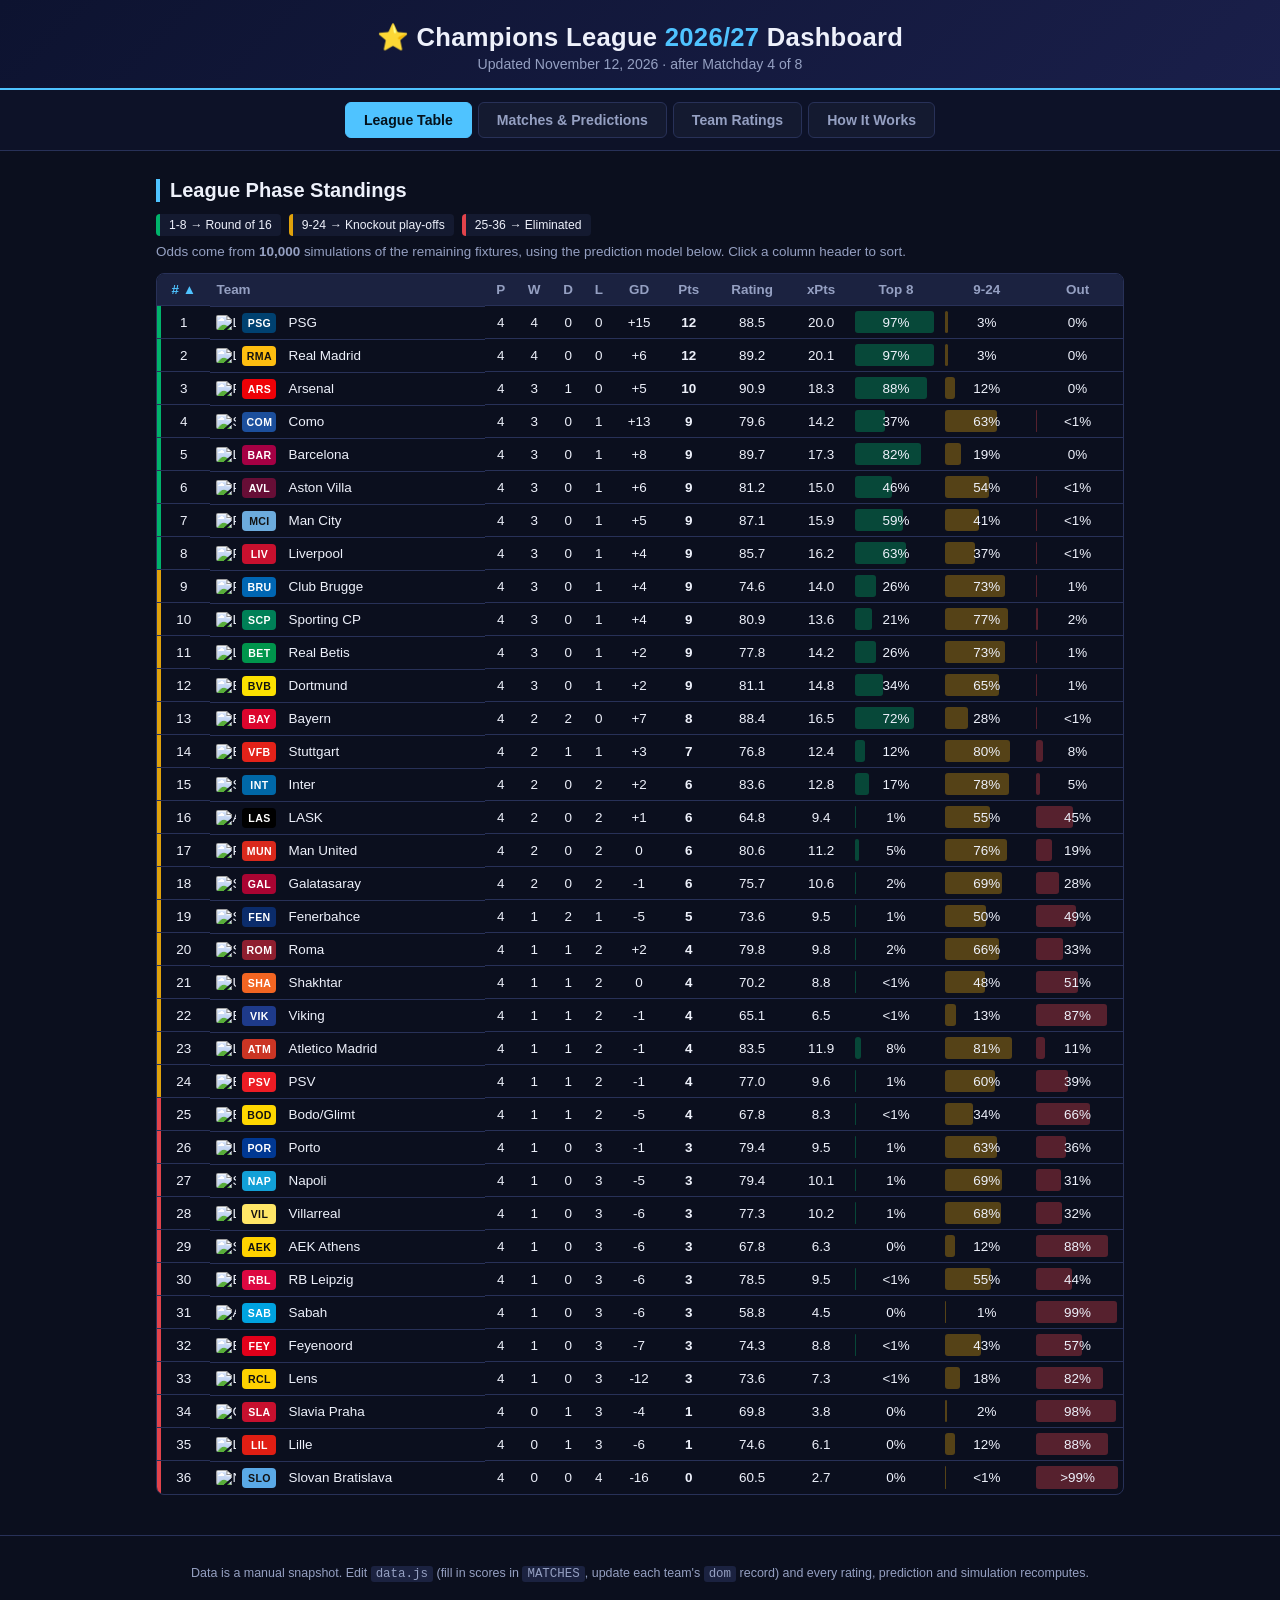
==== champions-league/index.html @ 063c1090 "Champions League: new app icon (top-down starball stadium with Claude spark) Co-Authored-By: Claude " ====
<!DOCTYPE html>
<html lang="en">
<head>
<meta charset="UTF-8">
<meta name="viewport" content="width=device-width, initial-scale=1.0">
<title>Champions League 2026/27 — Table, Ratings & Predictions</title>
<link rel="stylesheet" href="style.css?v=3">
<link rel="icon" type="image/png" sizes="32x32" href="icons/icon-32.png?v=2">
<link rel="apple-touch-icon" href="icons/icon-180.png?v=2">
<link rel="manifest" href="manifest.webmanifest">
<meta name="apple-mobile-web-app-title" content="UCL Predictor">
<meta name="theme-color" content="#1238b8">
</head>
<body>
  <header>
    <h1>⭐ Champions League <span class="accent">2026/27</span> Dashboard</h1>
    <p class="subtitle" id="subtitle"></p>
  </header>

  <nav class="tabs">
    <button class="tab-btn active" data-tab="table">League Table</button>
    <button class="tab-btn" data-tab="matches">Matches &amp; Predictions</button>
    <button class="tab-btn" data-tab="ratings">Team Ratings</button>
    <button class="tab-btn" data-tab="method">How It Works</button>
  </nav>

  <main>
    <section id="table" class="tab-panel active">
      <h2>League Phase Standings</h2>
      <p class="legend">
        <span class="zone-chip z-top8">1-8 → Round of 16</span>
        <span class="zone-chip z-po">9-24 → Knockout play-offs</span>
        <span class="zone-chip z-out">25-36 → Eliminated</span>
      </p>
      <p class="disclaimer">Odds come from <strong id="sim-count">10,000</strong> simulations of the remaining fixtures, using the prediction model below. Click a column header to sort.</p>
      <div class="table-wrap"><table class="league-table" id="league-table"></table></div>
    </section>

    <section id="matches" class="tab-panel">
      <h2>Matches &amp; Predictions</h2>
      <div class="md-picker" id="md-picker"></div>
      <div id="md-summary"></div>
      <div id="matches-list"></div>
    </section>

    <section id="ratings" class="tab-panel">
      <h2>Team Ratings</h2>
      <p class="ratings-legend">
        <strong>Squad</strong> — player quality, from squad market value (log scale).
        <strong>Momentum</strong> — the last two domestic seasons (70% 2025-26 / 30% 2024-25), discounted by league strength, plus a bonus for last season's Champions League run.
        <strong>Form</strong> — this season only: domestic results since mid-August (league-discounted) and this Champions League, opponent- and venue-adjusted.
        <strong>Overall</strong> = 40% squad + 30% momentum + 30% form.
      </p>
      <div class="filters" id="league-filters"></div>
      <div id="teams-grid" class="teams-grid"></div>
    </section>

    <section id="method" class="tab-panel">
      <h2>How It Works</h2>
      <div class="method" id="method-body"></div>
    </section>
  </main>

  <footer>
    <p>Data is a manual snapshot. Edit <code>data.js</code> (fill in scores in <code>MATCHES</code>, update each team's <code>dom</code> record) and every rating, prediction and simulation recomputes.</p>
  </footer>

  <!-- bump ?v= when editing these files so browsers don't serve stale copies -->
  <script src="data.js?v=3"></script>
  <script src="predict.js?v=3"></script>
  <script src="app.js?v=3"></script>
</body>
</html>
---- champions-league/style.css ----
:root {
  --bg: #0b0f1e;
  --bg-card: #141a30;
  --bg-card-2: #1b2240;
  --bg-elevated: #232b4f;
  --gold: #4fc3ff;
  --gold-dim: #1f5f86;
  --green: #00b36b;
  --amber: #e0a20b;
  --red: #e2434b;
  --ink: #eef1fb;
  --muted: #95a0c2;
  --border: #283158;
}

* { box-sizing: border-box; }

body {
  margin: 0;
  font-family: -apple-system, BlinkMacSystemFont, "Segoe UI", Roboto, Helvetica, Arial, sans-serif;
  background: var(--bg);
  color: var(--ink);
}

header {
  background: linear-gradient(135deg, #0d1330 0%, #1a1f4a 100%);
  border-bottom: 2px solid var(--gold);
  padding: 22px 24px 16px;
  text-align: center;
}
header h1 { margin: 0 0 4px; font-size: 1.6rem; letter-spacing: 0.3px; }
header h1 .accent { color: var(--gold); }
.subtitle { margin: 0; color: var(--muted); font-size: 0.88rem; }

.tabs {
  display: flex; justify-content: center; gap: 6px; padding: 12px;
  background: #0d1228; border-bottom: 1px solid var(--border);
  flex-wrap: wrap; position: sticky; top: 0; z-index: 10;
}
.tab-btn {
  padding: 9px 18px; border: 1px solid var(--border); background: var(--bg-card);
  border-radius: 6px; cursor: pointer; font-size: 0.88rem; font-weight: 700; color: var(--muted);
  transition: all 0.15s ease;
}
.tab-btn:hover { background: var(--bg-elevated); }
.tab-btn.active { background: var(--gold); color: #04121c; border-color: var(--gold); }

main { max-width: 1000px; margin: 0 auto; padding: 18px 16px 40px; }
.tab-panel { display: none; }
.tab-panel.active { display: block; }
h2 { font-size: 1.25rem; margin: 10px 0 12px; border-left: 4px solid var(--gold); padding-left: 10px; }
h3 { font-size: 1.02rem; margin: 22px 0 8px; color: var(--gold); }

.disclaimer { color: var(--muted); font-size: 0.84rem; margin: 6px 0 14px; }
.disclaimer.small, .small { font-size: 0.76rem; }
.muted { color: var(--muted); }

/* zones */
.legend { display: flex; gap: 8px; flex-wrap: wrap; margin: 0 0 8px; }
.zone-chip { font-size: 0.76rem; padding: 4px 9px; border-radius: 4px; border-left: 4px solid; background: var(--bg-card); }
.zone-chip.z-top8 { border-color: var(--green); }
.zone-chip.z-po { border-color: var(--amber); }
.zone-chip.z-out { border-color: var(--red); }

/* league table */
.table-wrap { overflow-x: auto; border: 1px solid var(--border); border-radius: 8px; }
.league-table { width: 100%; border-collapse: collapse; font-size: 0.84rem; min-width: 760px; }
.league-table th {
  background: var(--bg-card-2); color: var(--muted); font-weight: 700; padding: 8px 6px;
  text-align: center; cursor: pointer; white-space: nowrap; user-select: none; position: sticky; top: 0;
}
.league-table th.sorted { color: var(--gold); }
.league-table td { padding: 6px; text-align: center; border-top: 1px solid var(--border); white-space: nowrap; }
.league-table .left { text-align: left; }
.league-table tbody tr:hover { background: var(--bg-card); }
.league-table tr.z-top8 td.pos { box-shadow: inset 4px 0 var(--green); }
.league-table tr.z-po td.pos { box-shadow: inset 4px 0 var(--amber); }
.league-table tr.z-out td.pos { box-shadow: inset 4px 0 var(--red); }
.league-table td.pts { font-weight: 800; }
.team-cell { display: flex; align-items: center; gap: 6px; }
.odds { position: relative; min-width: 62px; }
.odds span { position: relative; z-index: 1; font-variant-numeric: tabular-nums; }
.odds-bar { position: absolute; left: 4px; top: 5px; bottom: 5px; width: calc(var(--w) * 0.9); border-radius: 3px; opacity: 0.35; }
.b-top8 { background: var(--green); }
.b-po { background: var(--amber); }
.b-out { background: var(--red); }

/* badges / flags */
.flag-img { width: 20px; height: 15px; border-radius: 2px; vertical-align: middle; object-fit: cover; }
.badge {
  display: inline-flex; align-items: center; justify-content: center;
  min-width: 34px; height: 20px; padding: 0 4px; border-radius: 4px;
  font-size: 0.66rem; font-weight: 800; letter-spacing: 0.4px; margin-right: 6px; vertical-align: middle;
}
.badge.lg { min-width: 46px; height: 30px; font-size: 0.8rem; margin: 0; }
.tname { vertical-align: middle; }

/* matchday picker */
.md-picker { display: flex; gap: 6px; flex-wrap: wrap; margin-bottom: 12px; }
.md-btn {
  position: relative; display: flex; flex-direction: column; align-items: center;
  padding: 6px 12px; border: 1px solid var(--border); background: var(--bg-card);
  border-radius: 6px; cursor: pointer; color: var(--ink);
}
.md-btn.played { opacity: 0.75; }
.md-btn.active { border-color: var(--gold); background: var(--bg-elevated); opacity: 1; }
.md-n { font-weight: 800; font-size: 0.86rem; }
.md-d { font-size: 0.68rem; color: var(--muted); }
.md-next { position: absolute; top: -8px; right: -6px; background: var(--gold); color: #04121c; font-size: 0.6rem; font-weight: 800; padding: 1px 5px; border-radius: 8px; }

.summary-bar { background: var(--bg-card); border: 1px solid var(--border); border-radius: 6px; padding: 9px 12px; font-size: 0.86rem; margin-bottom: 12px; }

/* results */
.results-list { border: 1px solid var(--border); border-radius: 8px; overflow: hidden; margin-bottom: 6px; }
.match-row {
  display: grid; grid-template-columns: 1fr 70px 1fr 120px; align-items: center; gap: 8px;
  padding: 8px 12px; border-top: 1px solid var(--border); font-size: 0.88rem;
}
.match-row:first-child { border-top: none; }
.match-team.home { text-align: right; }
.match-score { text-align: center; font-weight: 800; font-size: 1rem; }
.match-note { text-align: right; }
.tag { font-size: 0.68rem; padding: 2px 6px; border-radius: 4px; font-weight: 700; white-space: nowrap; }
.tag-upset { background: rgba(224, 162, 11, 0.18); color: var(--amber); }
.tag-good { background: rgba(0, 179, 107, 0.18); color: var(--green); }
.tag-bad { background: rgba(226, 67, 75, 0.18); color: var(--red); }

/* prediction cards */
.pred-card { background: var(--bg-card); border: 1px solid var(--border); border-radius: 10px; padding: 14px; margin-bottom: 12px; }
.pred-head { display: grid; grid-template-columns: 1fr auto 1fr; align-items: center; gap: 10px; }
.pred-team { display: flex; align-items: center; gap: 10px; }
.pred-team.away { justify-content: flex-end; text-align: right; }
.pt-name { font-weight: 800; font-size: 0.98rem; }
.pt-sub { font-size: 0.72rem; color: var(--muted); margin-top: 2px; }
.pred-score { text-align: center; }
.ps-main { font-size: 1.6rem; font-weight: 900; color: var(--gold); }
.ps-sub { font-size: 0.72rem; color: var(--muted); }
.prob-bar { display: flex; height: 22px; border-radius: 5px; overflow: hidden; margin-top: 12px; font-size: 0.74rem; font-weight: 800; }
.prob-bar > div { display: flex; align-items: center; justify-content: center; color: #fff; }
.pb-h { background: #2e7dd7; }
.pb-d { background: #5a6385; }
.pb-a { background: #d1453b; }
.pred-legend { display: flex; justify-content: space-between; font-size: 0.7rem; color: var(--muted); margin-top: 3px; }
.pred-meta { display: flex; flex-wrap: wrap; gap: 6px 16px; font-size: 0.8rem; margin-top: 10px; color: var(--muted); }
.pred-meta strong { color: var(--ink); }
.sc { background: var(--bg-card-2); padding: 1px 6px; border-radius: 4px; margin-left: 4px; color: var(--ink); }
.sc em { color: var(--muted); font-style: normal; font-size: 0.72rem; }
.reasons { margin: 10px 0 0; padding-left: 18px; font-size: 0.8rem; color: #c9d0ea; }
.reasons li { margin: 3px 0; }
.pred-stakes { margin-top: 10px; font-size: 0.76rem; color: var(--muted); border-top: 1px solid var(--border); padding-top: 8px; }
.pred-stakes strong { color: var(--ink); }

/* ratings */
.ratings-legend { font-size: 0.82rem; color: var(--muted); line-height: 1.5; }
.ratings-legend strong { color: var(--ink); }
.filters { display: flex; gap: 6px; flex-wrap: wrap; margin: 12px 0; }
.filter-btn {
  padding: 5px 10px; border: 1px solid var(--border); background: var(--bg-card);
  border-radius: 14px; cursor: pointer; font-size: 0.76rem; color: var(--muted);
  display: inline-flex; align-items: center; gap: 4px;
}
.filter-btn.active { border-color: var(--gold); color: var(--ink); background: var(--bg-elevated); }
.teams-grid { display: grid; grid-template-columns: repeat(auto-fill, minmax(300px, 1fr)); gap: 12px; }
.team-card { background: var(--bg-card); border: 1px solid var(--border); border-radius: 10px; padding: 14px; }
.team-card-header { display: grid; grid-template-columns: auto 1fr auto; gap: 10px; align-items: center; margin-bottom: 8px; }
.team-name { font-weight: 800; font-size: 1.02rem; }
.team-sub { font-size: 0.72rem; color: var(--muted); }
.overall { text-align: center; }
.ov-n { font-size: 1.4rem; font-weight: 900; color: var(--gold); line-height: 1; }
.ov-r { font-size: 0.7rem; color: var(--muted); }
.style-badge { display: inline-block; font-size: 0.7rem; font-weight: 700; color: #fff; padding: 2px 8px; border-radius: 10px; margin-bottom: 8px; }
.rating-row { display: grid; grid-template-columns: 76px 1fr 38px; align-items: center; gap: 8px; font-size: 0.78rem; margin: 4px 0; }
.rl { color: var(--muted); }
.rv { text-align: right; font-weight: 700; font-variant-numeric: tabular-nums; }
.rbar { height: 7px; background: var(--bg-card-2); border-radius: 4px; overflow: hidden; }
.rbar > div { height: 100%; background: linear-gradient(90deg, var(--gold-dim), var(--gold)); }
.facts { margin-top: 10px; font-size: 0.78rem; display: grid; gap: 3px; }
.facts span:first-child { display: inline-block; width: 92px; color: var(--muted); }
.blurb { font-size: 0.8rem; color: #c9d0ea; margin: 10px 0 8px; line-height: 1.4; }
.fixtures-strip { display: flex; flex-wrap: wrap; gap: 4px; align-items: center; }
.fx { font-size: 0.68rem; font-weight: 800; padding: 2px 5px; border-radius: 4px; }
.fx.easy { background: rgba(0, 179, 107, 0.2); color: var(--green); }
.fx.mid { background: rgba(224, 162, 11, 0.2); color: var(--amber); }
.fx.hard { background: rgba(226, 67, 75, 0.2); color: var(--red); }
.qual-strip { margin-top: 8px; font-size: 0.76rem; color: var(--muted); border-top: 1px solid var(--border); padding-top: 8px; }
.qual-strip strong { color: var(--ink); }

/* method */
.method { font-size: 0.88rem; line-height: 1.55; }
.method li { margin: 4px 0; }
.mini-table { border-collapse: collapse; font-size: 0.8rem; margin: 6px 0; }
.mini-table th, .mini-table td { padding: 4px 12px; border-top: 1px solid var(--border); text-align: center; }
.mini-table .left { text-align: left; }

footer { text-align: center; color: var(--muted); font-size: 0.78rem; padding: 18px 16px 30px; border-top: 1px solid var(--border); }
code { background: var(--bg-card-2); padding: 1px 5px; border-radius: 3px; }

@media (max-width: 640px) {
  header h1 { font-size: 1.25rem; }
  .match-row { grid-template-columns: 1fr 56px 1fr; font-size: 0.8rem; padding: 8px; }
  .match-note { grid-column: 1 / -1; text-align: center; }
  .match-note:empty { display: none; }
  .pred-head { grid-template-columns: 1fr; text-align: center; }
  .pred-team, .pred-team.away { justify-content: center; text-align: center; }
  .pred-team.away { flex-direction: row-reverse; }
  .teams-grid { grid-template-columns: 1fr; }
}

/* pick scorecard */
.sc-line { margin-top: 6px; }
.tag-exact { background: rgba(79, 195, 255, 0.2); color: var(--gold); }

/* team news */
.news-box { margin-top: 10px; background: var(--bg-card-2); border: 1px solid var(--border); border-radius: 6px; padding: 8px 10px; font-size: 0.8rem; }
.news-head { font-weight: 800; color: var(--amber); }
.news-box ul, .team-news { margin: 6px 0 0; padding-left: 18px; }
.news-box li, .team-news li { margin: 3px 0; }
.news-adj { font-weight: 800; color: var(--amber); font-variant-numeric: tabular-nums; }
.team-news { font-size: 0.78rem; color: #c9d0ea; margin-bottom: 8px; }
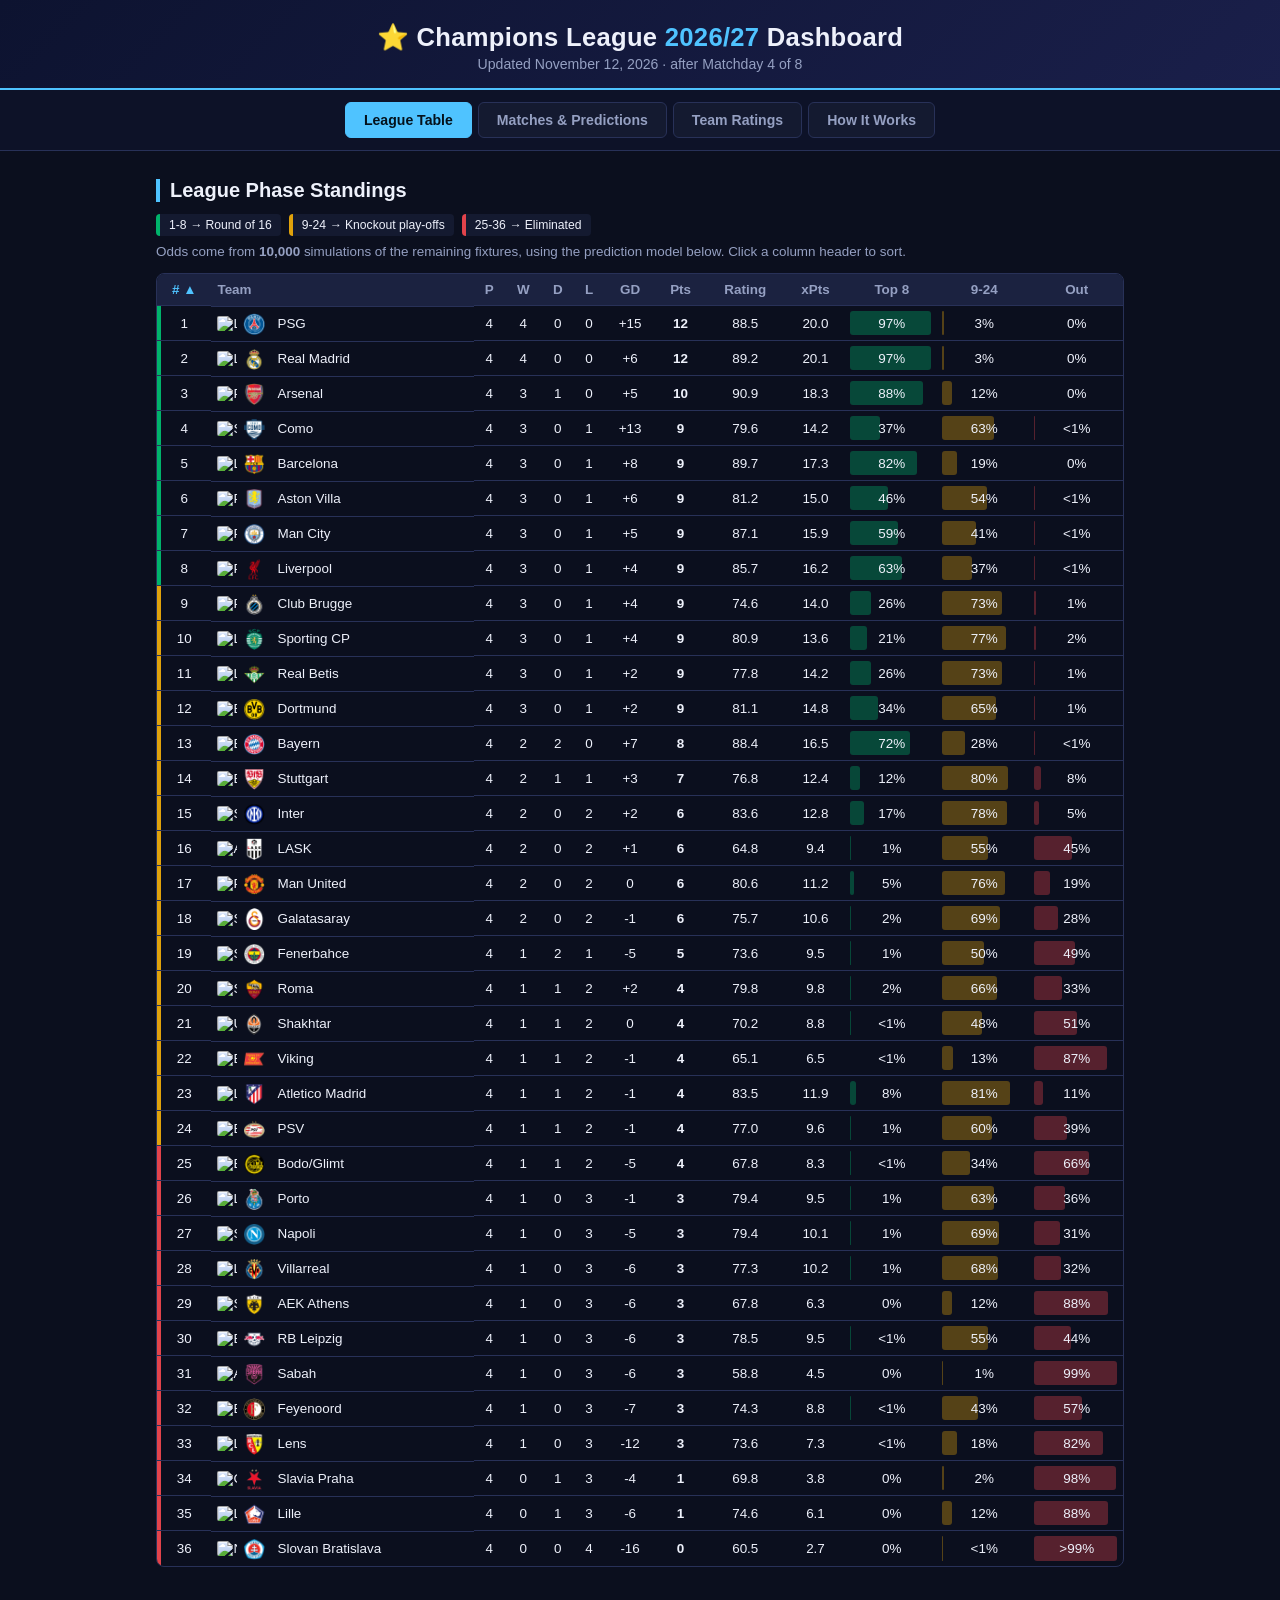
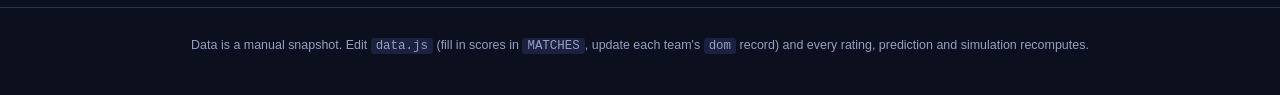
==== commit 148e91f3: "Champions League: club crests and home | odds | away fixture rows Fixture rows now put the home team" ====
--- a/champions-league/index.html
+++ b/champions-league/index.html
@@ -4,9 +4,9 @@
 <meta charset="UTF-8">
 <meta name="viewport" content="width=device-width, initial-scale=1.0">
 <title>Champions League 2026/27 — Table, Ratings & Predictions</title>
-<link rel="stylesheet" href="style.css?v=3">
-<link rel="icon" type="image/png" sizes="32x32" href="icons/icon-32.png?v=2">
-<link rel="apple-touch-icon" href="icons/icon-180.png?v=2">
+<link rel="stylesheet" href="style.css?v=5">
+<link rel="icon" type="image/png" sizes="32x32" href="icons/icon-32.png?v=5">
+<link rel="apple-touch-icon" href="icons/icon-180.png?v=5">
 <link rel="manifest" href="manifest.webmanifest">
 <meta name="apple-mobile-web-app-title" content="UCL Predictor">
 <meta name="theme-color" content="#1238b8">
@@ -39,6 +39,7 @@
     <section id="matches" class="tab-panel">
       <h2>Matches &amp; Predictions</h2>
       <div class="md-picker" id="md-picker"></div>
+      <div class="match-filters" id="match-filters"></div>
       <div id="md-summary"></div>
       <div id="matches-list"></div>
     </section>
@@ -66,8 +67,8 @@
   </footer>
 
   <!-- bump ?v= when editing these files so browsers don't serve stale copies -->
-  <script src="data.js?v=3"></script>
-  <script src="predict.js?v=3"></script>
-  <script src="app.js?v=3"></script>
+  <script src="data.js?v=5"></script>
+  <script src="predict.js?v=5"></script>
+  <script src="app.js?v=5"></script>
 </body>
 </html>
--- a/champions-league/style.css
+++ b/champions-league/style.css
@@ -217,3 +217,81 @@
 .news-box li, .team-news li { margin: 3px 0; }
 .news-adj { font-weight: 800; color: var(--amber); font-variant-numeric: tabular-nums; }
 .team-news { font-size: 0.78rem; color: #c9d0ea; margin-bottom: 8px; }
+
+/* collapsed fixtures (365-style) + Winner odds */
+.match-filters { display: flex; flex-wrap: wrap; align-items: center; gap: 8px 12px; margin: 0 0 12px; }
+.match-filters .filter-btn { font-size: 0.82rem; padding: 7px 12px; }
+.fx-head, .fx-sum { display: grid; grid-template-columns: 70px minmax(0, 1fr) 186px 190px; align-items: center; gap: 10px; }
+.fx-head { padding: 0 12px 4px; font-size: 0.7rem; color: var(--muted); font-weight: 700; }
+.fx-odds-head { display: grid; grid-template-columns: repeat(3, 1fr); gap: 6px; text-align: center; }
+.fx-list { border: 1px solid var(--border); border-radius: 8px; overflow: hidden; }
+.fx-item { border-top: 1px solid var(--border); background: var(--bg-card); }
+.fx-item:first-child { border-top: none; }
+.fx-item[open] { background: var(--bg-card-2); }
+.fx-sum { padding: 9px 12px; cursor: pointer; list-style: none; }
+.fx-sum::-webkit-details-marker { display: none; }
+.fx-sum:hover { background: var(--bg-elevated); }
+.fx-sum:focus-visible { outline: 2px solid var(--gold); outline-offset: -2px; }
+.fx-when { font-size: 0.72rem; color: var(--muted); }
+.fx-teams { display: grid; gap: 4px; min-width: 0; font-size: 0.86rem; }
+.fx-t { white-space: nowrap; overflow: hidden; text-overflow: ellipsis; }
+.fx-odds { display: grid; grid-template-columns: repeat(3, 1fr); gap: 6px; }
+.odd { display: grid; justify-items: center; background: var(--bg); border: 1px solid var(--border); border-radius: 6px; padding: 4px 0; font-variant-numeric: tabular-nums; }
+.odd-lab { display: none; }
+.odd-val { font-weight: 800; font-size: 0.9rem; }
+.odd-p { font-size: 0.66rem; color: var(--muted); }
+.odd-reco { border-color: var(--gold); box-shadow: inset 0 0 0 1px var(--gold); }
+.odd-reco .odd-val { color: var(--gold); }
+.fx-reco { text-align: right; }
+.tag-muted { background: var(--bg-elevated); color: var(--muted); }
+.fx-item .pred-card { margin: 0 12px 12px; }
+.odds-panel { margin: 0 12px 10px; padding: 10px 12px; border: 1px dashed var(--border); border-radius: 8px; font-size: 0.82rem; }
+.op-row { display: flex; flex-wrap: wrap; align-items: center; gap: 8px 14px; }
+.op-title { font-weight: 800; }
+.op-inputs { margin-top: 8px; }
+.odd-in { display: inline-flex; align-items: center; gap: 6px; font-weight: 700; color: var(--muted); }
+.odd-in input { width: 70px; padding: 5px 6px; border-radius: 5px; border: 1px solid var(--border); background: var(--bg); color: var(--ink); font: inherit; font-variant-numeric: tabular-nums; }
+.op-reset { padding: 5px 10px; border-radius: 5px; border: 1px solid var(--border); background: var(--bg-card); color: var(--muted); cursor: pointer; }
+.op-verdict { margin: 8px 0 0; color: #c9d0ea; }
+.empty-note { padding: 16px; border: 1px dashed var(--border); border-radius: 8px; color: var(--muted); font-size: 0.86rem; }
+
+@media (max-width: 640px) {
+  .fx-head { display: none; }
+  .fx-sum { grid-template-columns: minmax(0, 1fr) 150px; grid-template-areas: "teams odds" "when reco"; row-gap: 6px; }
+  .fx-teams { grid-area: teams; }
+  .fx-odds { grid-area: odds; gap: 4px; }
+  .fx-when { grid-area: when; }
+  .fx-reco { grid-area: reco; }
+  .odd-lab { display: block; font-size: 0.6rem; color: var(--muted); }
+}
+
+/* club crests */
+.crest-wrap { display: inline-flex; align-items: center; justify-content: center; width: 22px; height: 22px; margin-right: 6px; vertical-align: middle; flex: none; }
+.crest-wrap.md { width: 30px; height: 30px; margin: 0; }
+.crest-wrap.lg { width: 44px; height: 44px; margin: 0; }
+.crest { width: 100%; height: 100%; object-fit: contain; }
+.crest-wrap .badge.fallback { display: none; margin: 0; }
+
+/* fixture rows: home | odds | away */
+.fx-head, .fx-sum { grid-template-columns: 60px minmax(0, 1fr) 186px minmax(0, 1fr) 170px; }
+.fx-head .fx-home { text-align: right; }
+.fx-head .fx-away { text-align: left; }
+.fx-side { display: flex; align-items: center; gap: 10px; min-width: 0; font-size: 0.9rem; font-weight: 600; }
+.fx-home { justify-content: flex-end; text-align: right; }
+.fx-away { justify-content: flex-start; }
+.fx-name { white-space: nowrap; overflow: hidden; text-overflow: ellipsis; min-width: 0; }
+
+@media (max-width: 640px) {
+  .fx-head { display: grid; grid-template-columns: minmax(0, 1fr) 138px minmax(0, 1fr); padding: 0 8px 4px; }
+  .fx-head > span:first-child, .fx-head > span:last-child { display: none; }
+  .fx-sum { grid-template-columns: minmax(0, 1fr) 138px minmax(0, 1fr); grid-template-areas: "home odds away" "when when reco"; padding: 10px 8px; gap: 6px 8px; }
+  .fx-sum .fx-home { grid-area: home; flex-direction: column-reverse; justify-content: center; text-align: center; gap: 4px; }
+  .fx-sum .fx-away { grid-area: away; flex-direction: column; justify-content: center; text-align: center; gap: 4px; }
+  .fx-head .fx-home, .fx-head .fx-away { text-align: center; }
+  .fx-side { font-size: 0.76rem; }
+  .fx-name { white-space: normal; overflow-wrap: anywhere; }
+  .fx-odds { grid-area: odds; gap: 3px; }
+  .fx-when { grid-area: when; }
+  .fx-reco { grid-area: reco; }
+  .fx-reco .tag { white-space: normal; display: inline-block; }
+}
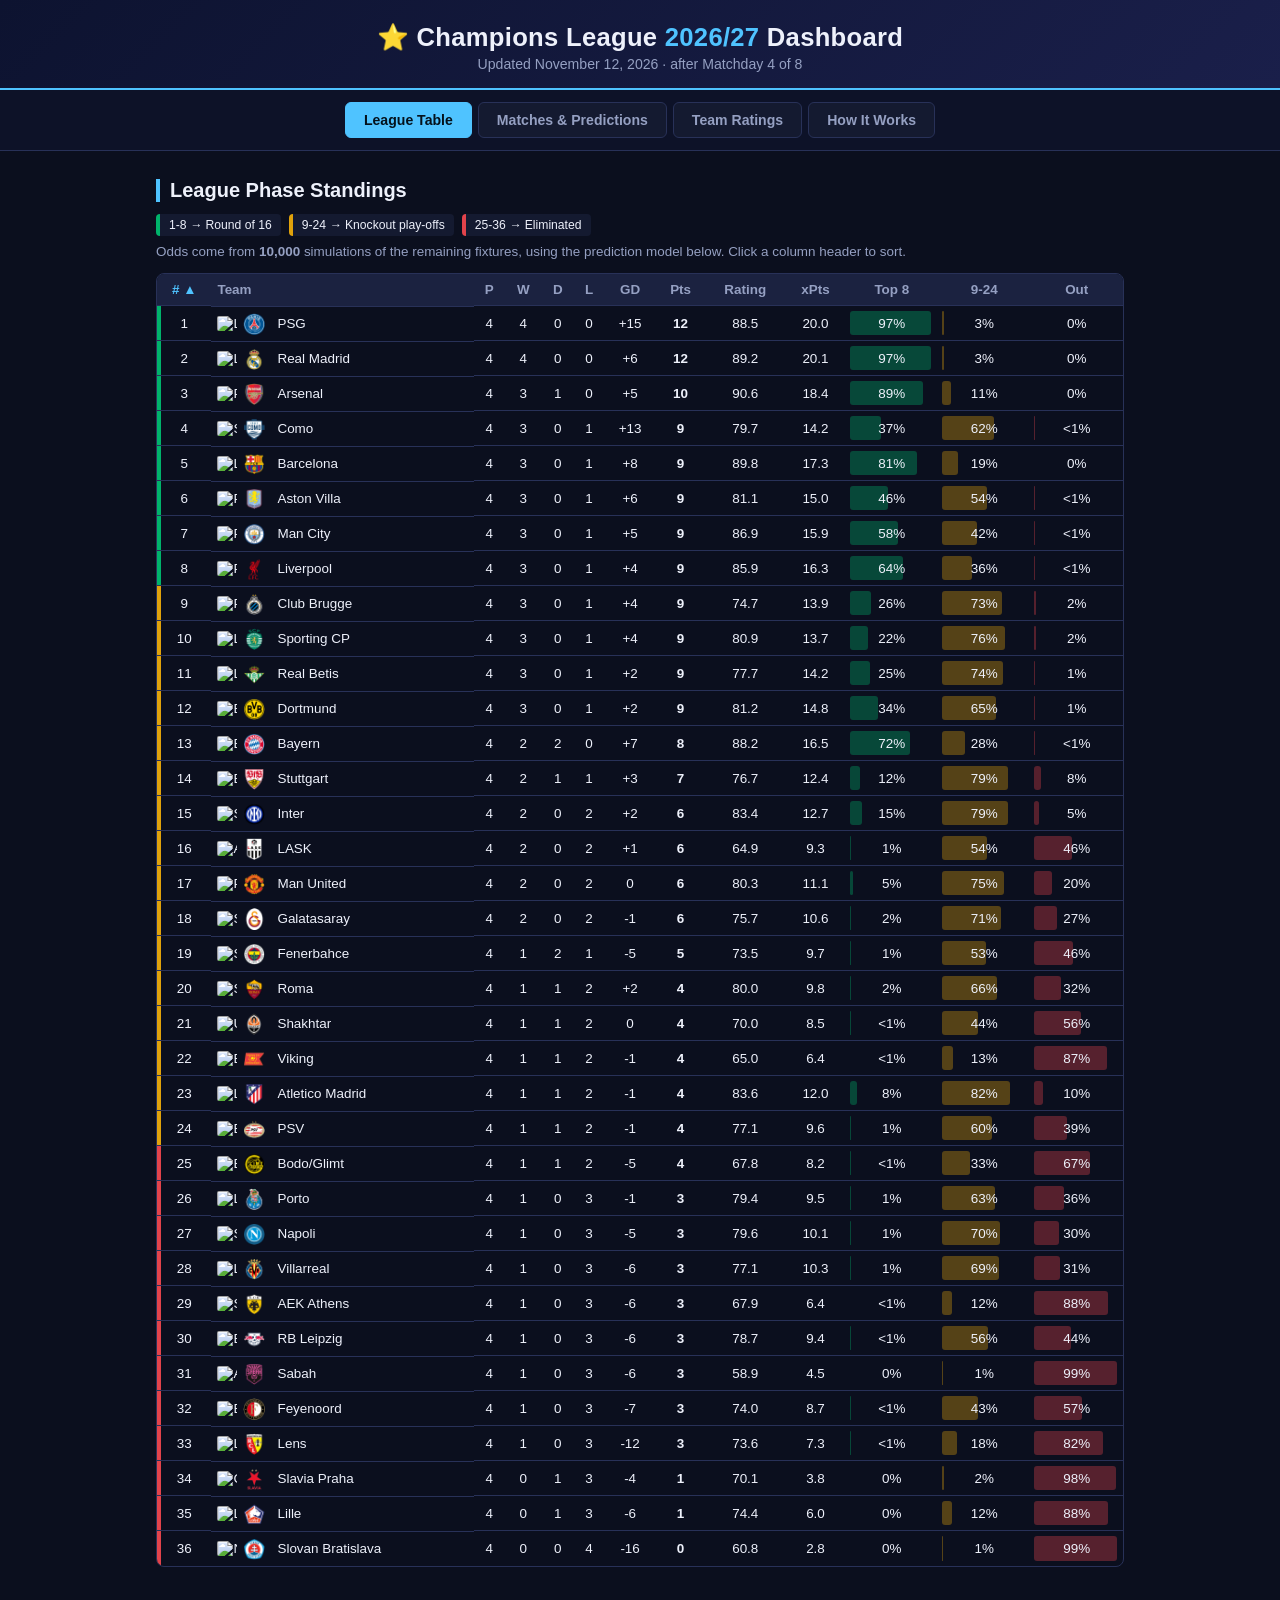
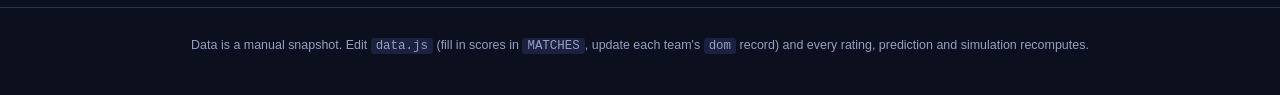
==== commit bb73779b: "Champions League: refresh all teams from 365Scores, neutral venues, matchday 5 double check - tools/" ====
--- a/champions-league/index.html
+++ b/champions-league/index.html
@@ -4,9 +4,9 @@
 <meta charset="UTF-8">
 <meta name="viewport" content="width=device-width, initial-scale=1.0">
 <title>Champions League 2026/27 — Table, Ratings & Predictions</title>
-<link rel="stylesheet" href="style.css?v=5">
-<link rel="icon" type="image/png" sizes="32x32" href="icons/icon-32.png?v=5">
-<link rel="apple-touch-icon" href="icons/icon-180.png?v=5">
+<link rel="stylesheet" href="style.css?v=6">
+<link rel="icon" type="image/png" sizes="32x32" href="icons/icon-32.png?v=6">
+<link rel="apple-touch-icon" href="icons/icon-180.png?v=6">
 <link rel="manifest" href="manifest.webmanifest">
 <meta name="apple-mobile-web-app-title" content="UCL Predictor">
 <meta name="theme-color" content="#1238b8">
@@ -67,8 +67,8 @@
   </footer>
 
   <!-- bump ?v= when editing these files so browsers don't serve stale copies -->
-  <script src="data.js?v=5"></script>
-  <script src="predict.js?v=5"></script>
-  <script src="app.js?v=5"></script>
+  <script src="data.js?v=6"></script>
+  <script src="predict.js?v=6"></script>
+  <script src="app.js?v=6"></script>
 </body>
 </html>
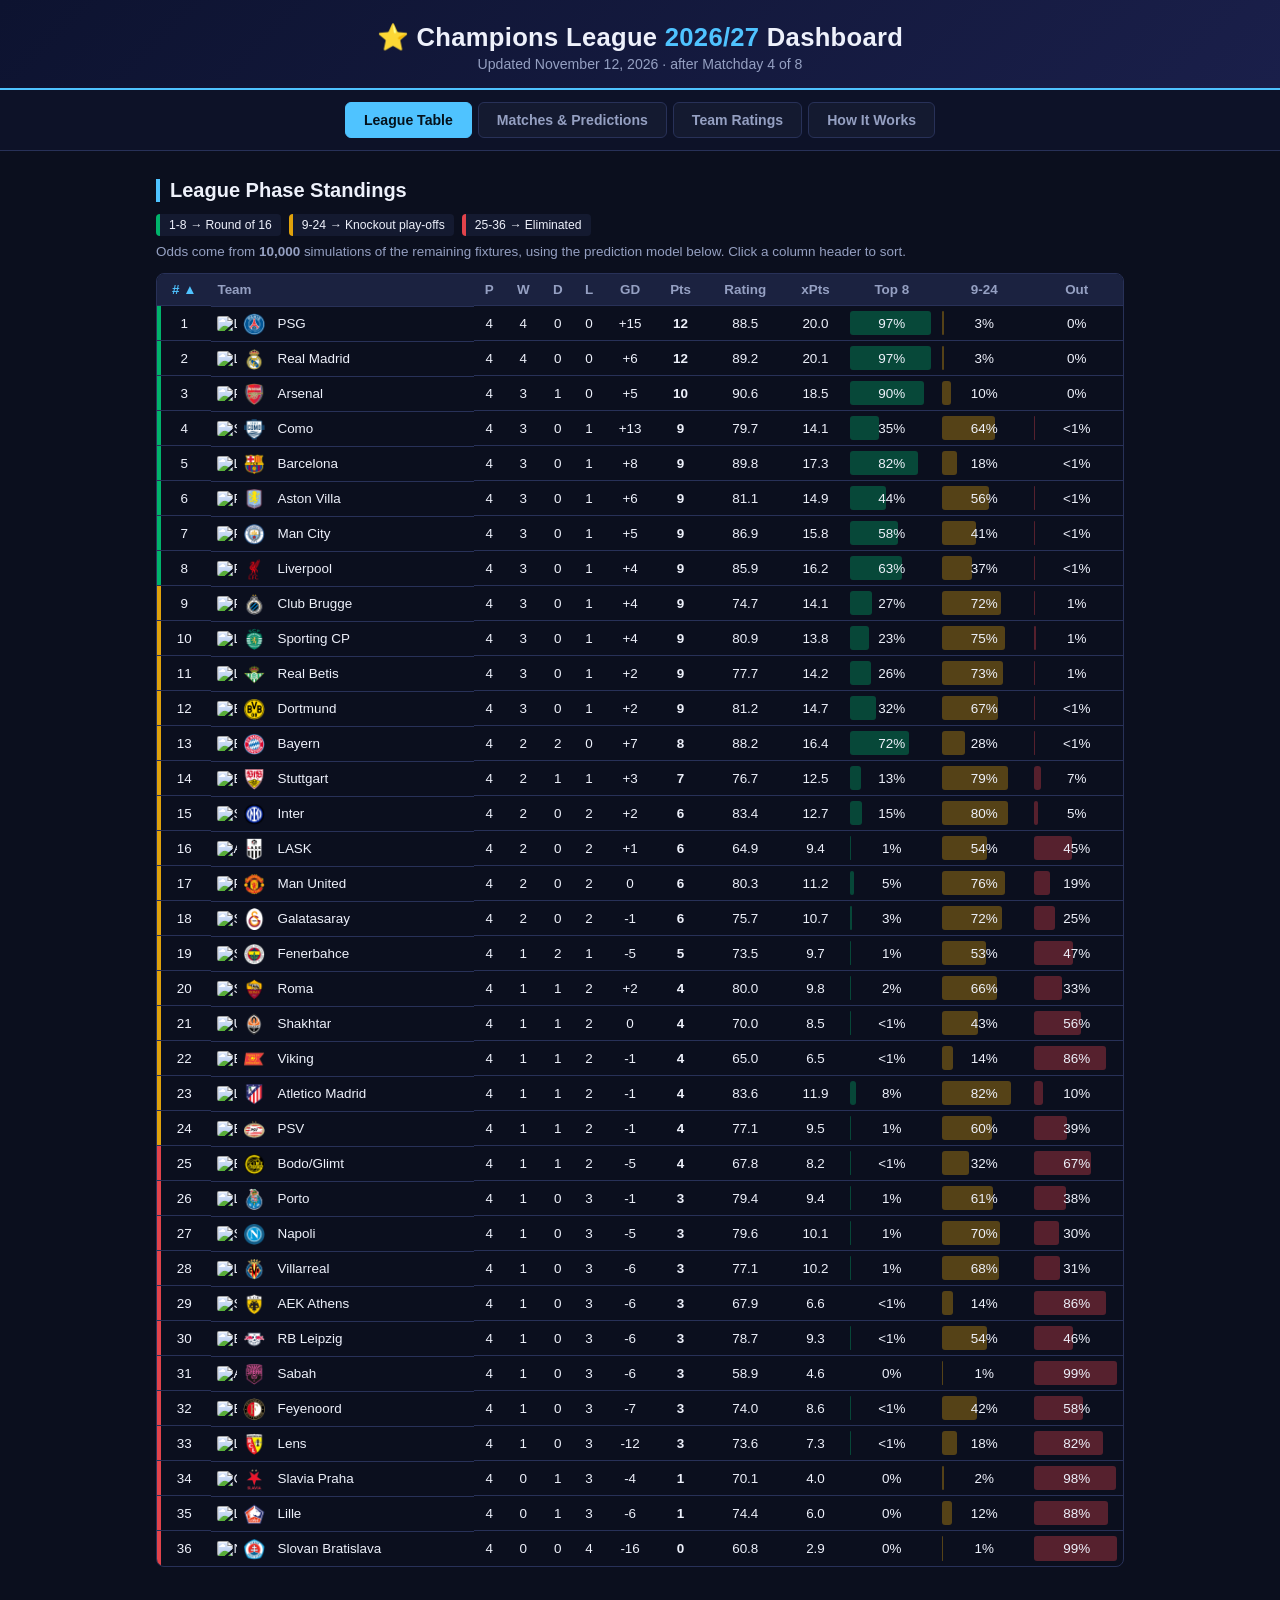
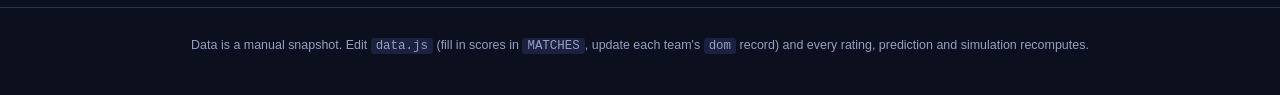
==== commit dadb69fd: "Champions League: stronger, backtested home/away effect split by league and Europe - update_teams.py" ====
--- a/champions-league/index.html
+++ b/champions-league/index.html
@@ -4,9 +4,9 @@
 <meta charset="UTF-8">
 <meta name="viewport" content="width=device-width, initial-scale=1.0">
 <title>Champions League 2026/27 — Table, Ratings & Predictions</title>
-<link rel="stylesheet" href="style.css?v=6">
-<link rel="icon" type="image/png" sizes="32x32" href="icons/icon-32.png?v=6">
-<link rel="apple-touch-icon" href="icons/icon-180.png?v=6">
+<link rel="stylesheet" href="style.css?v=8">
+<link rel="icon" type="image/png" sizes="32x32" href="icons/icon-32.png?v=8">
+<link rel="apple-touch-icon" href="icons/icon-180.png?v=8">
 <link rel="manifest" href="manifest.webmanifest">
 <meta name="apple-mobile-web-app-title" content="UCL Predictor">
 <meta name="theme-color" content="#1238b8">
@@ -67,8 +67,8 @@
   </footer>
 
   <!-- bump ?v= when editing these files so browsers don't serve stale copies -->
-  <script src="data.js?v=6"></script>
-  <script src="predict.js?v=6"></script>
-  <script src="app.js?v=6"></script>
+  <script src="data.js?v=8"></script>
+  <script src="predict.js?v=8"></script>
+  <script src="app.js?v=8"></script>
 </body>
 </html>
--- a/champions-league/style.css
+++ b/champions-league/style.css
@@ -175,7 +175,7 @@
 .rbar { height: 7px; background: var(--bg-card-2); border-radius: 4px; overflow: hidden; }
 .rbar > div { height: 100%; background: linear-gradient(90deg, var(--gold-dim), var(--gold)); }
 .facts { margin-top: 10px; font-size: 0.78rem; display: grid; gap: 3px; }
-.facts span:first-child { display: inline-block; width: 92px; color: var(--muted); }
+.facts span:first-child { display: inline-block; width: 70px; color: var(--muted); }
 .blurb { font-size: 0.8rem; color: #c9d0ea; margin: 10px 0 8px; line-height: 1.4; }
 .fixtures-strip { display: flex; flex-wrap: wrap; gap: 4px; align-items: center; }
 .fx { font-size: 0.68rem; font-weight: 800; padding: 2px 5px; border-radius: 4px; }
@@ -295,3 +295,17 @@
   .fx-reco { grid-area: reco; }
   .fx-reco .tag { white-space: normal; display: inline-block; }
 }
+
+/* day separators + lean picks */
+.fx-day { display: flex; justify-content: space-between; align-items: baseline; gap: 8px; padding: 7px 12px; background: var(--bg); border-top: 1px solid var(--border); font-size: 0.78rem; font-weight: 700; letter-spacing: 0.04em; text-transform: uppercase; color: var(--muted); }
+.fx-list > .fx-day:first-child { border-top: none; }
+.fx-day-n { font-weight: 500; letter-spacing: 0; text-transform: none; }
+.fx-day + .fx-item { border-top: 1px solid var(--border); }
+.tag-lean { background: rgba(224, 162, 11, 0.16); color: var(--amber); }
+.odd-lean { border-color: var(--amber); }
+.odd-lean .odd-val { color: var(--amber); }
+
+/* team card: home / away split with its xG effect */
+.facts .vf-row { display: grid; grid-template-columns: 70px minmax(0, 1fr) auto; align-items: baseline; gap: 6px; }
+.facts .vf-row span:first-child { width: auto; }
+.facts .rec { white-space: nowrap; }
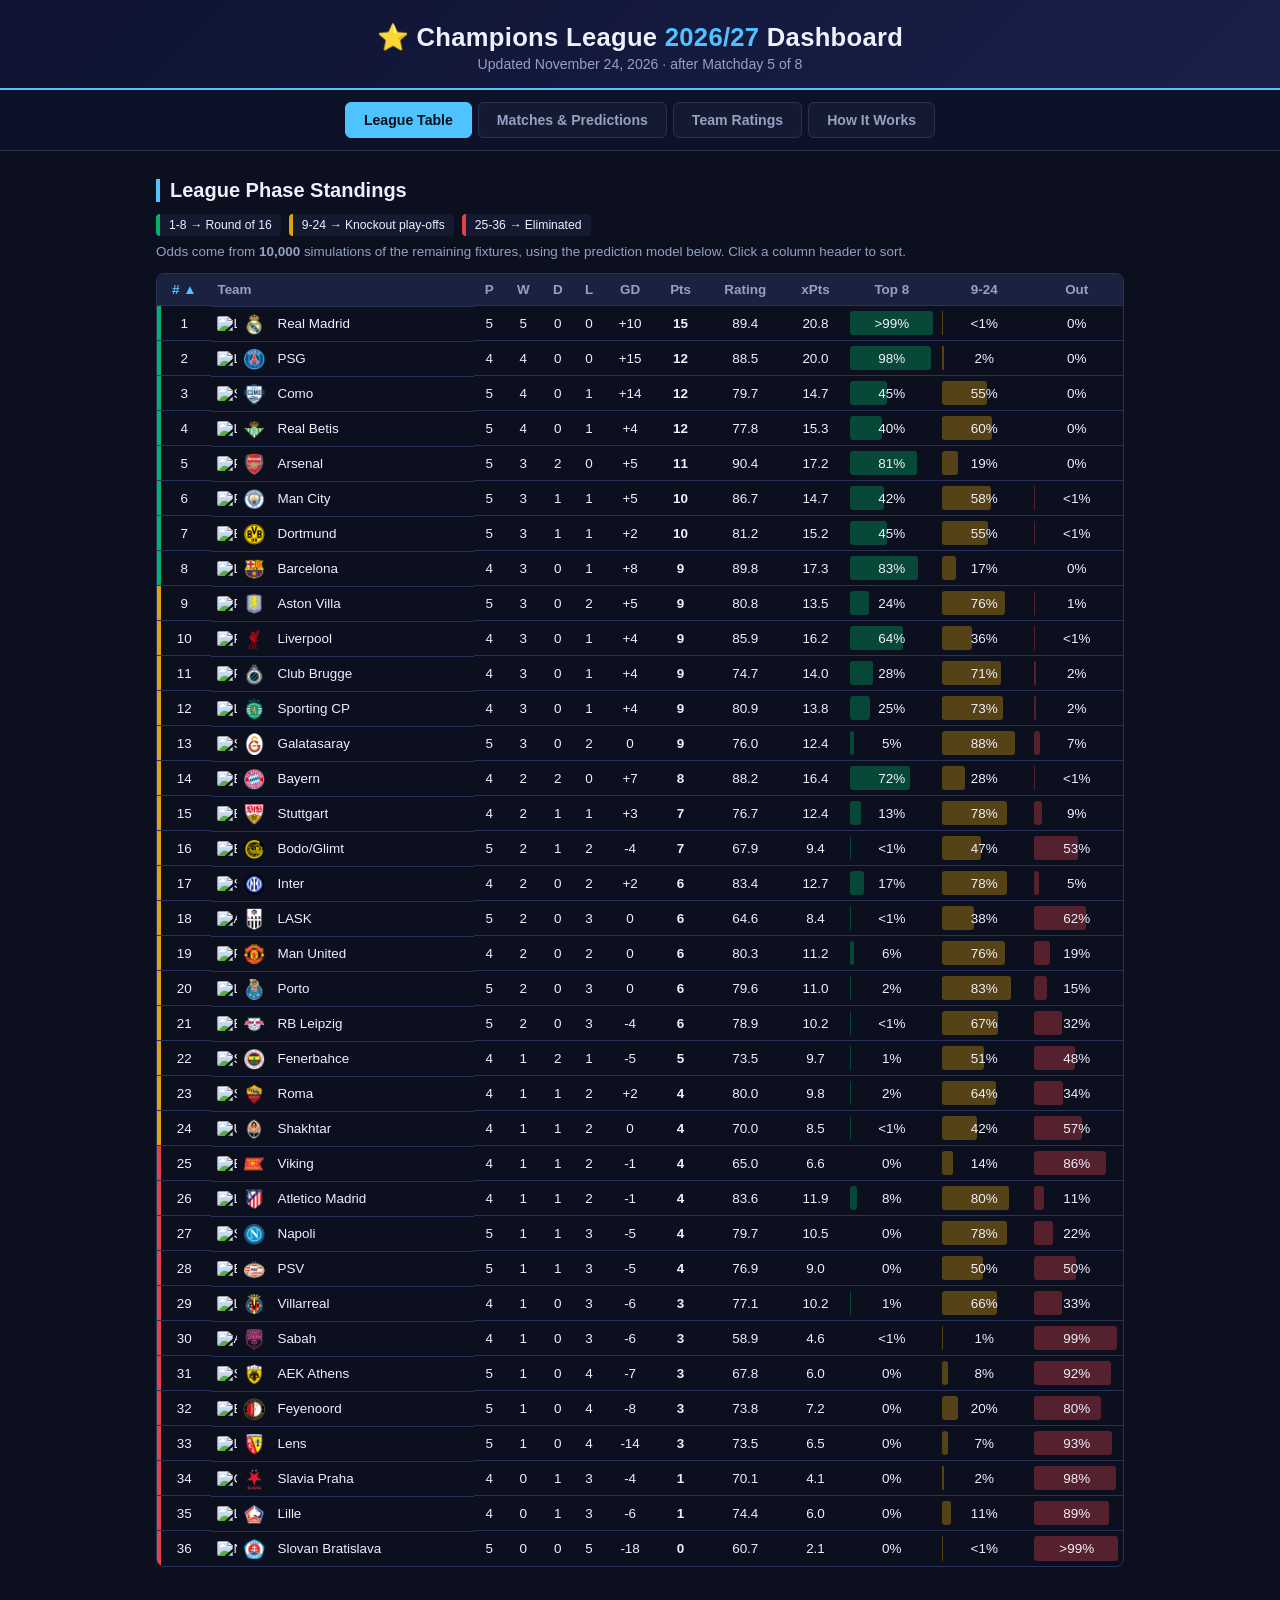
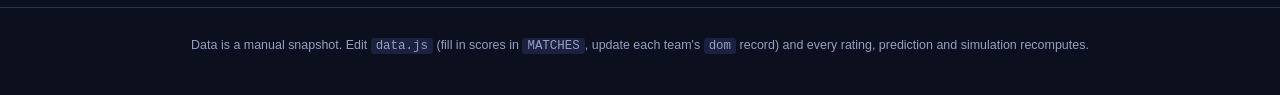
==== commit 6e02f258: "Champions League: save Winner picks before kickoff and grade them - pick logic moved to predict.js; " ====
--- a/champions-league/index.html
+++ b/champions-league/index.html
@@ -4,9 +4,9 @@
 <meta charset="UTF-8">
 <meta name="viewport" content="width=device-width, initial-scale=1.0">
 <title>Champions League 2026/27 — Table, Ratings & Predictions</title>
-<link rel="stylesheet" href="style.css?v=8">
-<link rel="icon" type="image/png" sizes="32x32" href="icons/icon-32.png?v=8">
-<link rel="apple-touch-icon" href="icons/icon-180.png?v=8">
+<link rel="stylesheet" href="style.css?v=9">
+<link rel="icon" type="image/png" sizes="32x32" href="icons/icon-32.png?v=9">
+<link rel="apple-touch-icon" href="icons/icon-180.png?v=9">
 <link rel="manifest" href="manifest.webmanifest">
 <meta name="apple-mobile-web-app-title" content="UCL Predictor">
 <meta name="theme-color" content="#1238b8">
@@ -67,8 +67,8 @@
   </footer>
 
   <!-- bump ?v= when editing these files so browsers don't serve stale copies -->
-  <script src="data.js?v=8"></script>
-  <script src="predict.js?v=8"></script>
-  <script src="app.js?v=8"></script>
+  <script src="data.js?v=9"></script>
+  <script src="predict.js?v=9"></script>
+  <script src="app.js?v=9"></script>
 </body>
 </html>
--- a/champions-league/style.css
+++ b/champions-league/style.css
@@ -309,3 +309,12 @@
 .facts .vf-row { display: grid; grid-template-columns: 70px minmax(0, 1fr) auto; align-items: baseline; gap: 6px; }
 .facts .vf-row span:first-child { width: auto; }
 .facts .rec { white-space: nowrap; }
+.sc-line .pos { color: var(--green); }
+.sc-line .neg { color: var(--red); }
+/* results: room for the saved Winner pick next to the score pick */
+.results-list .match-row { grid-template-columns: minmax(0, 1fr) 70px minmax(0, 1fr) 250px; }
+.results-list .match-note { display: flex; flex-direction: column; align-items: flex-end; gap: 3px; }
+@media (max-width: 640px) {
+  .results-list .match-row { grid-template-columns: minmax(0, 1fr) 56px minmax(0, 1fr); }
+  .results-list .match-note { align-items: center; }
+}
